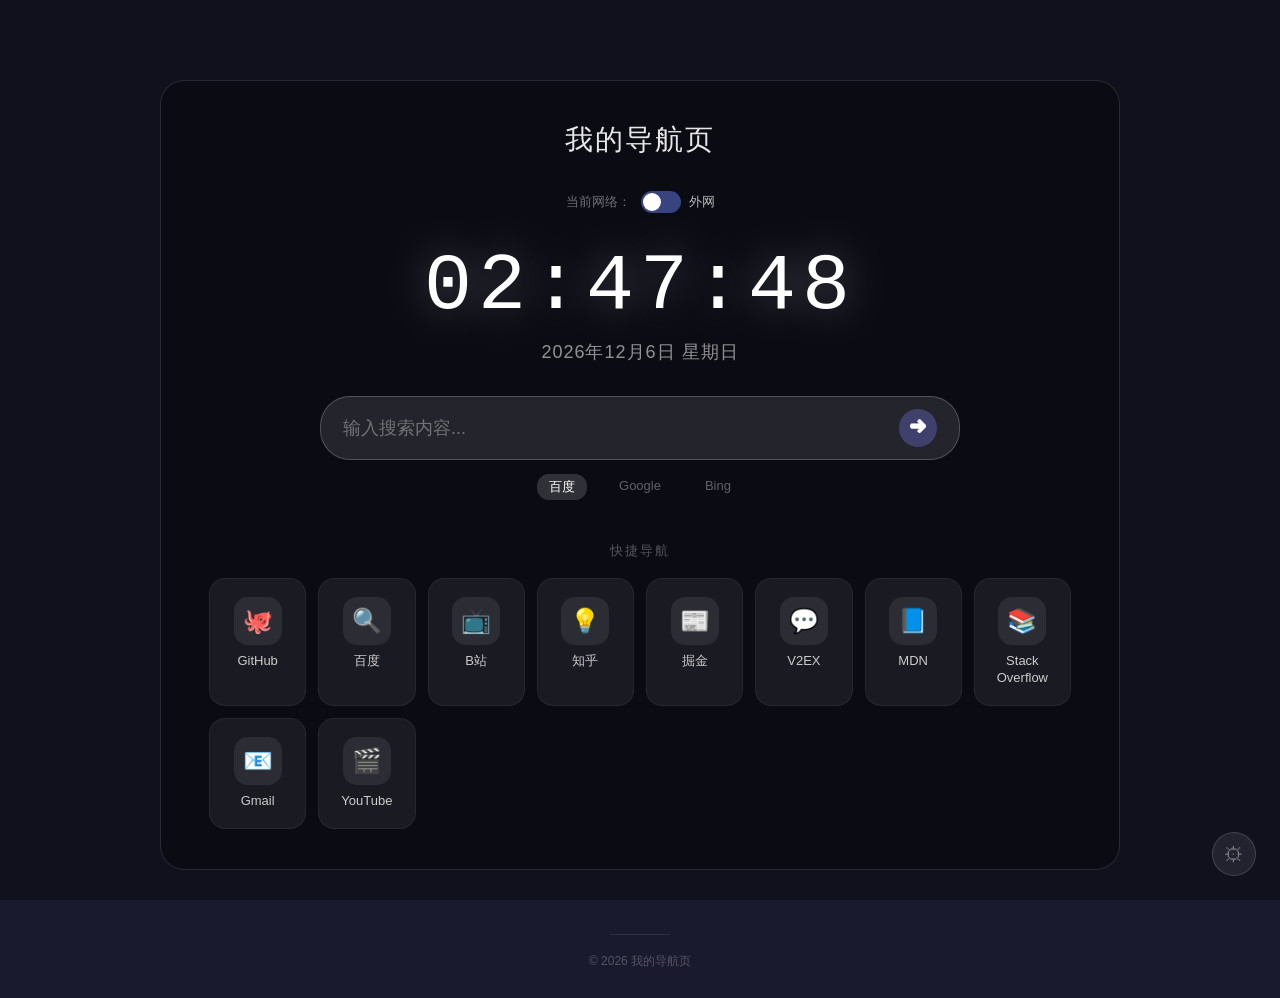
==== index.html @ 00e3594b "MiniHub: 简洁的个人导航起始页 支持内外网双栈切换、时钟、搜索、可编辑导航，HD-Icons 图标库集成。" ====
<!DOCTYPE html>
<html lang="zh-CN">
<head>
<meta charset="UTF-8">
<meta name="viewport" content="width=device-width, initial-scale=1.0">
<title id="page-title">我的导航页</title>
<link rel="stylesheet" href="css/style.css">
</head>
<body>

<!-- ===== 主面板 ===== -->
<div class="main-card">
  <div class="page-heading" id="page-heading">我的导航页</div>

  <!-- 网络模式切换 -->
  <div class="netmode-row">
    <span class="netmode-label">当前网络：</span>
    <label class="netmode-toggle" id="netmode-toggle" title="切换内外网访问地址">
      <input type="checkbox" id="netmode-cb" onchange="toggleNetworkMode()">
      <span class="netmode-switch"></span>
      <span class="netmode-text" id="netmode-text">外网</span>
    </label>
  </div>

  <div class="clock-area">
    <div id="time">00:00:00</div>
    <div id="date"></div>
  </div>

  <div class="search-area">
    <div class="search-box">
      <input id="search-input" type="text" placeholder="输入搜索内容..." onkeydown="if(event.key==='Enter')doSearch()">
      <button onclick="doSearch()">&#10140;</button>
    </div>
    <div class="search-engine">
      <span class="active" data-engine="baidu" onclick="setEngine(this)">百度</span>
      <span data-engine="google" onclick="setEngine(this)">Google</span>
      <span data-engine="bing" onclick="setEngine(this)">Bing</span>
    </div>
  </div>

  <div class="nav-section">
    <div class="nav-title">快捷导航</div>
    <div class="nav-grid" id="nav-grid"></div>
  </div>
</div>

<!-- ===== 全局页脚 ===== -->
<footer class="page-footer">
  <div class="footer-divider"></div>
  <div>&copy; <span id="footer-year"></span> <span id="footer-title">我的导航页</span></div>
  <div id="copyright-info"></div>
</footer>

<!-- ===== 管理按钮 ===== -->
<button class="admin-toggle" onclick="openAdminDialog()" title="管理">&#9881;</button>

<!-- ===== 管理弹窗 ===== -->
<div class="overlay" id="overlay" onclick="if(event.target===this)closeDialog()">
  <div class="dialog">
    <!-- 登录界面 -->
    <div id="login-form" style="padding:28px;">
      <h2 style="text-align:center;margin-bottom:24px;">&#128274; 管理员登录</h2>
      <div class="login-form">
        <p id="login-msg">请输入管理密码</p>
        <input id="pwd-input" type="password" placeholder="密码" onkeydown="if(event.key==='Enter')doLogin()">
        <div class="btn-row">
          <button class="btn-secondary" onclick="closeDialog()">取消</button>
          <button class="btn-primary" onclick="doLogin()">登录</button>
        </div>
        <div class="login-error" id="login-error">密码错误，请重试</div>
      </div>
    </div>

    <!-- 管理面板（登录后显示） -->
    <div id="admin-panel" style="display:none;flex-direction:column;height:100%;">
      <div class="dialog-header">
        <div class="tabs">
          <button class="tab-btn active" data-tab="settings" onclick="switchTab('settings')">页面设置</button>
          <button class="tab-btn" data-tab="nav" onclick="switchTab('nav')">导航管理</button>
        </div>
        <button class="close-btn" onclick="closeDialog()">&times;</button>
      </div>
      <div class="dialog-body">
        <div id="tab-settings">
          <div class="setting-group">
            <label>主页标题</label>
            <input id="setting-title" placeholder="我的导航页" maxlength="30">
          </div>
          <div class="setting-group">
            <label>页脚文字</label>
            <input id="setting-footer" placeholder="我的导航页" maxlength="40">
          </div>
          <div class="setting-group">
            <label>修改管理密码</label>
            <div class="pwd-change-form">
              <input id="new-pwd" type="password" placeholder="新密码（至少4位）" maxlength="64">
              <input id="new-pwd2" type="password" placeholder="确认新密码" maxlength="64">
              <button class="btn-primary btn-sm" onclick="doChangePassword()">更新密码</button>
              <span class="pwd-change-msg" id="pwd-change-msg"></span>
            </div>
          </div>
          <p class="tip" style="text-align:left;">修改后点击底部"保存全部"生效</p>
        </div>
        <div id="tab-nav" style="display:none;">
          <div id="edit-list"></div>
          <button class="add-btn" onclick="addNavItem()">+ 添加导航</button>
        </div>
      </div>
      <div style="padding:0 28px 20px;flex-shrink:0;">
        <button class="save-all-btn" onclick="saveAll()">保存全部</button>
      </div>
    </div>
  </div>
</div>

<!-- ===== 图标选择器弹窗 ===== -->
<div class="icon-picker-overlay" id="icon-picker-overlay">
  <div class="icon-picker">
    <div class="icon-picker-header">
      <input id="icon-search" type="text" placeholder="搜索图标..." oninput="filterIcons()">
      <select class="style-select" id="icon-style" onchange="switchIconStyle()">
        <option value="border-radius">圆角矩形</option>
        <option value="circle">圆形</option>
      </select>
      <button onclick="closeIconPicker()">&times;</button>
    </div>
    <div class="icon-picker-body">
      <div class="icon-picker-grid" id="icon-picker-grid">
        <div class="icon-picker-loading">加载图标列表中...</div>
      </div>
    </div>
  </div>
</div>

<script src="js/app.js"></script>
</body>
</html>
---- css/style.css ----
* { margin: 0; padding: 0; box-sizing: border-box; }
body {
  font-family: -apple-system, BlinkMacSystemFont, 'Segoe UI', 'Microsoft YaHei', sans-serif;
  min-height: 100vh;
  display: flex;
  flex-direction: column;
  align-items: center;
  color: #fff;
  background: #1a1a2e center/cover no-repeat fixed;
  background-image: url(https://api.dujin.org/bing/1920.php);
  transition: background-image 1s;
}

body::before {
  content: '';
  position: fixed;
  inset: 0;
  background: rgba(0,0,0,0.35);
  z-index: -1;
}

/* ===== 主面板 ===== */
.main-card {
  margin-top: 80px;
  margin-bottom: 40px;
  background: rgba(0,0,0,0.3);
  backdrop-filter: blur(20px);
  -webkit-backdrop-filter: blur(20px);
  border: 1px solid rgba(255,255,255,0.12);
  border-radius: 24px;
  padding: 40px 48px;
  width: 960px;
  max-width: 95vw;
  flex: 1;
}

/* ===== 网络模式切换 ===== */
.netmode-row {
  display: flex;
  align-items: center;
  justify-content: center;
  gap: 10px;
  margin-bottom: 28px;
}
.netmode-label { font-size: 13px; color: rgba(255,255,255,0.4); }
.netmode-toggle {
  display: flex;
  align-items: center;
  gap: 8px;
  cursor: pointer;
  user-select: none;
}
.netmode-toggle input { display: none; }
.netmode-switch {
  width: 40px; height: 22px;
  border-radius: 11px;
  background: rgba(102,126,234,0.5);
  position: relative;
  transition: background 0.3s;
}
.netmode-switch::after {
  content: '';
  position: absolute;
  top: 2px; left: 2px;
  width: 18px; height: 18px;
  border-radius: 50%;
  background: #fff;
  transition: transform 0.3s;
}
.netmode-toggle input:checked + .netmode-switch {
  background: rgba(255,180,60,0.6);
}
.netmode-toggle input:checked + .netmode-switch::after {
  transform: translateX(18px);
}
.netmode-text {
  font-size: 13px;
  color: rgba(255,255,255,0.7);
  min-width: 2em;
}

/* ===== 页头标题 ===== */
.page-heading {
  text-align: center;
  font-size: 28px;
  font-weight: 300;
  letter-spacing: 2px;
  margin-bottom: 32px;
  color: rgba(255,255,255,0.9);
}

/* ===== 时钟 ===== */
.clock-area { text-align: center; margin-bottom: 32px; }
#time {
  font-size: 80px;
  font-weight: 200;
  letter-spacing: 6px;
  font-variant-numeric: tabular-nums;
  font-family: 'SF Mono', 'Cascadia Code', 'Consolas', monospace;
  text-shadow: 0 0 40px rgba(255,255,255,0.3);
}
#date {
  font-size: 18px;
  color: rgba(255,255,255,0.55);
  margin-top: 8px;
  letter-spacing: 1px;
}

/* ===== 搜索 ===== */
.search-area { margin-bottom: 42px; }
.search-box {
  display: flex;
  align-items: center;
  background: rgba(255,255,255,0.1);
  border: 1px solid rgba(255,255,255,0.2);
  border-radius: 30px;
  padding: 12px 22px;
  transition: border-color 0.3s, box-shadow 0.3s;
  max-width: 640px;
  margin: 0 auto;
}
.search-box:focus-within {
  border-color: rgba(130,130,255,0.6);
  box-shadow: 0 0 24px rgba(130,130,255,0.15);
}
.search-box input {
  flex: 1;
  background: transparent;
  border: none;
  outline: none;
  color: #fff;
  font-size: 18px;
  padding: 6px 0;
}
.search-box input::placeholder { color: rgba(255,255,255,0.35); }
.search-box button {
  background: rgba(130,130,255,0.3);
  border: none;
  color: #fff;
  width: 38px; height: 38px;
  border-radius: 50%;
  cursor: pointer;
  font-size: 17px;
  flex-shrink: 0;
  transition: background 0.3s;
}
.search-box button:hover { background: rgba(130,130,255,0.55); }
.search-engine {
  display: flex;
  justify-content: center;
  gap: 20px;
  margin-top: 14px;
}
.search-engine span {
  font-size: 13px;
  color: rgba(255,255,255,0.35);
  cursor: pointer;
  padding: 4px 12px;
  border-radius: 12px;
  transition: all 0.3s;
}
.search-engine span.active { color: #fff; background: rgba(255,255,255,0.15); }

/* ===== 导航区 ===== */
.nav-title {
  font-size: 13px;
  color: rgba(255,255,255,0.3);
  text-align: center;
  margin-bottom: 18px;
  letter-spacing: 2px;
}
.nav-grid {
  display: grid;
  grid-template-columns: repeat(6, 1fr);
  gap: 12px;
}
@media (min-width: 1200px) { .nav-grid { grid-template-columns: repeat(8, 1fr); } }
@media (max-width: 800px)  { .nav-grid { grid-template-columns: repeat(4, 1fr); } }
@media (max-width: 480px)  { .nav-grid { grid-template-columns: repeat(3, 1fr); } }
.nav-item {
  display: flex;
  flex-direction: column;
  align-items: center;
  gap: 8px;
  padding: 18px 8px;
  background: rgba(255,255,255,0.06);
  border: 1px solid rgba(255,255,255,0.06);
  border-radius: 16px;
  text-decoration: none;
  color: #ccc;
  transition: all 0.3s;
}
.nav-item:hover {
  background: rgba(255,255,255,0.14);
  border-color: rgba(255,255,255,0.15);
  transform: translateY(-3px);
  box-shadow: 0 8px 25px rgba(0,0,0,0.3);
}
.nav-icon {
  width: 48px; height: 48px;
  border-radius: 14px;
  display: flex;
  align-items: center;
  justify-content: center;
  font-size: 24px;
  background: rgba(255,255,255,0.08);
  overflow: hidden;
}
.nav-icon img { width: 100%; height: 100%; object-fit: contain; }
.nav-name { font-size: 13px; text-align: center; line-height: 1.3; }

/* 导航 URL 提示 */
.nav-item { position: relative; }
.nav-url-tip {
  position: absolute;
  bottom: calc(100% + 8px);
  left: 50%;
  transform: translateX(-50%);
  background: rgba(0,0,0,0.85);
  color: rgba(255,255,255,0.8);
  font-size: 11px;
  padding: 5px 10px;
  border-radius: 6px;
  white-space: nowrap;
  pointer-events: none;
  opacity: 0;
  transition: opacity 0.2s;
  z-index: 10;
  max-width: 220px;
  overflow: hidden;
  text-overflow: ellipsis;
}
.nav-url-tip::after {
  content: '';
  position: absolute;
  top: 100%;
  left: 50%;
  transform: translateX(-50%);
  border: 5px solid transparent;
  border-top-color: rgba(0,0,0,0.85);
}
.nav-item:hover .nav-url-tip { opacity: 1; }

/* 内网标识（导航卡片右上角） */
.nav-lan-badge {
  position: absolute;
  top: 6px;
  right: 8px;
  font-size: 10px;
  color: rgba(255,200,100,0.8);
  background: rgba(255,200,100,0.15);
  padding: 1px 6px;
  border-radius: 4px;
  pointer-events: none;
}
.nav-item.lan-active { border-color: rgba(255,180,60,0.25); }

/* 编辑面板 - 双URL输入 */
.nav-edit-urls { display: flex; flex-direction: column; gap: 4px; min-width: 200px; }
.nav-edit-urls input { width: 100%; }
.nav-edit-urls .url-label {
  font-size: 10px;
  color: rgba(255,255,255,0.25);
  margin-top: 2px;
}
.nav-edit-urls .url-label.lan { color: rgba(255,180,60,0.5); }

/* 密码修改表单 */
.pwd-change-form {
  display: flex;
  align-items: center;
  gap: 10px;
  flex-wrap: wrap;
  max-width: 500px;
}
.pwd-change-form input {
  width: 160px !important;
  max-width: none !important;
}
.pwd-change-form .btn-sm { padding: 9px 16px; font-size: 13px; }
.pwd-change-msg {
  font-size: 12px;
  margin-left: 4px;
  transition: opacity 0.3s;
}
.pwd-change-msg.ok { color: #6f6; }
.pwd-change-msg.err { color: #f66; }

/* ===== 全局页脚 ===== */
.page-footer {
  width: 100%;
  text-align: center;
  padding: 24px 20px;
  color: rgba(255,255,255,0.25);
  font-size: 12px;
  line-height: 1.8;
}
.page-footer .footer-divider {
  width: 60px; height: 1px;
  background: rgba(255,255,255,0.1);
  margin: 0 auto 16px;
}

/* ===== 管理按钮 ===== */
.admin-toggle {
  position: fixed;
  bottom: 24px; right: 24px;
  width: 44px; height: 44px;
  border-radius: 50%;
  background: rgba(255,255,255,0.08);
  border: 1px solid rgba(255,255,255,0.15);
  color: rgba(255,255,255,0.4);
  font-size: 20px;
  cursor: pointer;
  display: flex;
  align-items: center;
  justify-content: center;
  transition: all 0.3s;
  z-index: 100;
}
.admin-toggle:hover { background: rgba(255,255,255,0.18); color: #fff; }

/* ===== 管理弹窗 ===== */
.overlay {
  display: none;
  position: fixed;
  inset: 0;
  background: rgba(0,0,0,0.65);
  backdrop-filter: blur(6px);
  -webkit-backdrop-filter: blur(6px);
  z-index: 999;
  align-items: center;
  justify-content: center;
}
.overlay.show { display: flex; }
.dialog {
  background: #1e1e30;
  border: 1px solid rgba(255,255,255,0.15);
  border-radius: 20px;
  width: 820px;
  max-width: 95vw;
  max-height: 90vh;
  display: flex;
  flex-direction: column;
  overflow: hidden;
}
.dialog-header {
  display: flex;
  align-items: center;
  padding: 20px 28px 0;
  flex-shrink: 0;
}
.dialog-header .tabs { display: flex; gap: 4px; }
.dialog-header .tab-btn {
  padding: 10px 20px;
  border: none;
  background: transparent;
  color: rgba(255,255,255,0.4);
  cursor: pointer;
  font-size: 14px;
  border-radius: 10px 10px 0 0;
  transition: all 0.3s;
}
.dialog-header .tab-btn.active {
  color: #fff;
  background: rgba(255,255,255,0.08);
}
.dialog-header .tab-btn:hover { color: #fff; }
.dialog-header .close-btn {
  margin-left: auto;
  background: transparent;
  border: none;
  color: rgba(255,255,255,0.4);
  font-size: 26px;
  cursor: pointer;
  line-height: 1;
}
.dialog-header .close-btn:hover { color: #fff; }
.dialog-body {
  padding: 24px 28px 28px;
  overflow-y: auto;
  flex: 1;
}

/* 登录表单 */
.login-form { text-align: center; padding: 20px 0 10px; }
.login-form p { color: rgba(255,255,255,0.4); font-size: 14px; margin-bottom: 20px; }
.login-form input {
  width: 280px;
  padding: 12px 16px;
  background: rgba(255,255,255,0.06);
  border: 1px solid rgba(255,255,255,0.15);
  border-radius: 10px;
  color: #fff;
  font-size: 16px;
  outline: none;
  transition: border-color 0.3s;
  text-align: center;
}
.login-form input:focus { border-color: rgba(130,130,255,0.5); }
.login-form .btn-row { display: flex; gap: 12px; margin-top: 20px; justify-content: center; }
.login-form .btn-row button {
  min-width: 100px;
  padding: 11px 24px;
  border-radius: 10px;
  font-size: 15px;
  cursor: pointer;
  transition: opacity 0.3s;
  border: none;
}
.login-form .btn-row button:hover { opacity: 0.85; }
.btn-primary { background: linear-gradient(135deg, #667eea, #764ba2); color: #fff; }
.btn-secondary {
  background: rgba(255,255,255,0.08);
  color: rgba(255,255,255,0.6);
  border: 1px solid rgba(255,255,255,0.15);
}
.login-error { color: #f66; font-size: 13px; margin-top: 12px; display: none; }
.login-error.show { display: block; }

/* ===== 设置表单 ===== */
.setting-group { margin-bottom: 24px; }
.setting-group label {
  display: block;
  font-size: 13px;
  color: rgba(255,255,255,0.45);
  margin-bottom: 8px;
  letter-spacing: 1px;
}
.setting-group input {
  width: 100%;
  max-width: 400px;
  padding: 10px 14px;
  background: rgba(255,255,255,0.06);
  border: 1px solid rgba(255,255,255,0.12);
  border-radius: 10px;
  color: #fff;
  font-size: 15px;
  outline: none;
  transition: border-color 0.3s;
}
.setting-group input:focus { border-color: rgba(130,130,255,0.5); }

/* ===== 导航编辑 ===== */
.nav-edit-item {
  display: flex;
  align-items: center;
  gap: 10px;
  padding: 10px 0;
  border-bottom: 1px solid rgba(255,255,255,0.06);
  flex-wrap: wrap;
}
.nav-edit-item input {
  background: rgba(255,255,255,0.06);
  border: 1px solid rgba(255,255,255,0.1);
  border-radius: 8px;
  color: #fff;
  padding: 8px 12px;
  font-size: 14px;
  outline: none;
  transition: border-color 0.3s;
}
.nav-edit-item input:focus { border-color: rgba(130,130,255,0.5); }
.nav-edit-item input.name-input { flex: 1; min-width: 100px; }
.nav-edit-item input.url-input { width: 100%; }
.nav-edit-item .icon-btn {
  background: rgba(130,130,255,0.12);
  border: 1px solid rgba(130,130,255,0.2);
  color: rgba(180,180,255,0.8);
  padding: 7px 12px;
  border-radius: 8px;
  cursor: pointer;
  font-size: 13px;
  white-space: nowrap;
  transition: all 0.3s;
}
.nav-edit-item .icon-btn:hover { background: rgba(130,130,255,0.25); color: #fff; }
.nav-edit-item .icon-preview {
  width: 32px; height: 32px;
  border-radius: 6px;
  display: flex;
  align-items: center;
  justify-content: center;
  font-size: 18px;
  background: rgba(255,255,255,0.06);
  overflow: hidden;
  flex-shrink: 0;
}
.nav-edit-item .icon-preview img { width: 100%; height: 100%; object-fit: contain; }
.nav-edit-item .del-btn {
  background: transparent;
  border: none;
  color: rgba(255,100,100,0.5);
  cursor: pointer;
  font-size: 18px;
  padding: 4px 8px;
  border-radius: 6px;
  transition: all 0.3s;
  flex-shrink: 0;
}
.nav-edit-item .del-btn:hover { color: #f55; background: rgba(255,0,0,0.1); }

/* ===== 图标选择器 ===== */
.icon-picker-overlay {
  display: none;
  position: fixed;
  inset: 0;
  background: rgba(0,0,0,0.5);
  z-index: 1001;
  align-items: center;
  justify-content: center;
}
.icon-picker-overlay.show { display: flex; }
.icon-picker {
  background: #1e1e30;
  border: 1px solid rgba(255,255,255,0.15);
  border-radius: 16px;
  width: 750px;
  max-width: 95vw;
  max-height: 85vh;
  display: flex;
  flex-direction: column;
  overflow: hidden;
}
.icon-picker-header {
  display: flex;
  align-items: center;
  gap: 12px;
  padding: 16px 20px;
  border-bottom: 1px solid rgba(255,255,255,0.08);
  flex-shrink: 0;
}
.icon-picker-header input {
  flex: 1;
  background: rgba(255,255,255,0.06);
  border: 1px solid rgba(255,255,255,0.12);
  border-radius: 8px;
  color: #fff;
  padding: 8px 14px;
  font-size: 14px;
  outline: none;
}
.icon-picker-header input:focus { border-color: rgba(130,130,255,0.5); }
.icon-picker-header button {
  background: transparent;
  border: none;
  color: rgba(255,255,255,0.4);
  font-size: 22px;
  cursor: pointer;
  padding: 4px 8px;
}
.icon-picker-header button:hover { color: #fff; }
.icon-picker-header .style-select {
  background: rgba(255,255,255,0.06);
  border: 1px solid rgba(255,255,255,0.12);
  border-radius: 8px;
  color: #fff;
  padding: 8px 12px;
  font-size: 13px;
  outline: none;
  cursor: pointer;
}
.icon-picker-header .style-select option { background: #1e1e30; color: #fff; }

/* 图标网格容器 */
.icon-picker-body {
  flex: 1;
  overflow-y: auto;
  padding: 16px 20px;
}
.icon-picker-grid {
  display: grid;
  grid-template-columns: repeat(auto-fill, 72px);
  gap: 6px;
  justify-content: center;
}
.icon-picker-grid .icon-option {
  width: 72px;
  height: 72px;
  border-radius: 10px;
  display: flex;
  align-items: center;
  justify-content: center;
  cursor: pointer;
  background: rgba(255,255,255,0.05);
  border: 2px solid transparent;
  transition: border-color 0.15s, background 0.15s;
  overflow: hidden;
  flex-shrink: 0;
}
.icon-picker-grid .icon-option:hover {
  background: rgba(255,255,255,0.12);
  border-color: rgba(130,130,255,0.45);
}
.icon-picker-grid .icon-option.selected {
  border-color: #667eea;
  background: rgba(102,126,234,0.2);
}
.icon-picker-grid .icon-option img {
  width: 60px;
  height: 60px;
  object-fit: contain;
}
.icon-picker-loading,
.icon-picker-empty {
  grid-column: 1 / -1;
  text-align: center;
  padding: 48px 20px;
  color: rgba(255,255,255,0.25);
  font-size: 14px;
}

/* 加载更多按钮 */
.load-more-btn {
  display: block;
  width: 100%;
  margin-top: 12px;
  padding: 10px;
  background: rgba(130,130,255,0.1);
  border: 1px solid rgba(130,130,255,0.15);
  border-radius: 10px;
  color: rgba(180,180,255,0.6);
  font-size: 13px;
  cursor: pointer;
  transition: all 0.3s;
}
.load-more-btn:hover {
  background: rgba(130,130,255,0.2);
  color: #fff;
}

/* 图标计数提示 */
.icon-count-hint {
  text-align: center;
  color: rgba(255,255,255,0.2);
  font-size: 12px;
  margin-top: 8px;
}

.btn-row-actions {
  display: flex;
  gap: 12px;
  margin-top: 20px;
}
.btn-row-actions button { flex: 1; }

.save-all-btn {
  display: block;
  width: 100%;
  margin-top: 16px;
  padding: 12px;
  background: linear-gradient(135deg, #667eea, #764ba2);
  border: none;
  border-radius: 12px;
  color: #fff;
  font-size: 16px;
  cursor: pointer;
  transition: opacity 0.3s;
}
.save-all-btn:hover { opacity: 0.85; }

.add-btn {
  display: block;
  width: 100%;
  margin-top: 16px;
  padding: 10px;
  background: rgba(130,130,255,0.12);
  border: 1px dashed rgba(130,130,255,0.3);
  border-radius: 12px;
  color: rgba(180,180,255,0.7);
  font-size: 14px;
  cursor: pointer;
  transition: all 0.3s;
}
.add-btn:hover { background: rgba(130,130,255,0.25); color: #fff; }

.tip {
  text-align: center;
  color: rgba(255,255,255,0.25);
  font-size: 12px;
  margin-top: 12px;
}
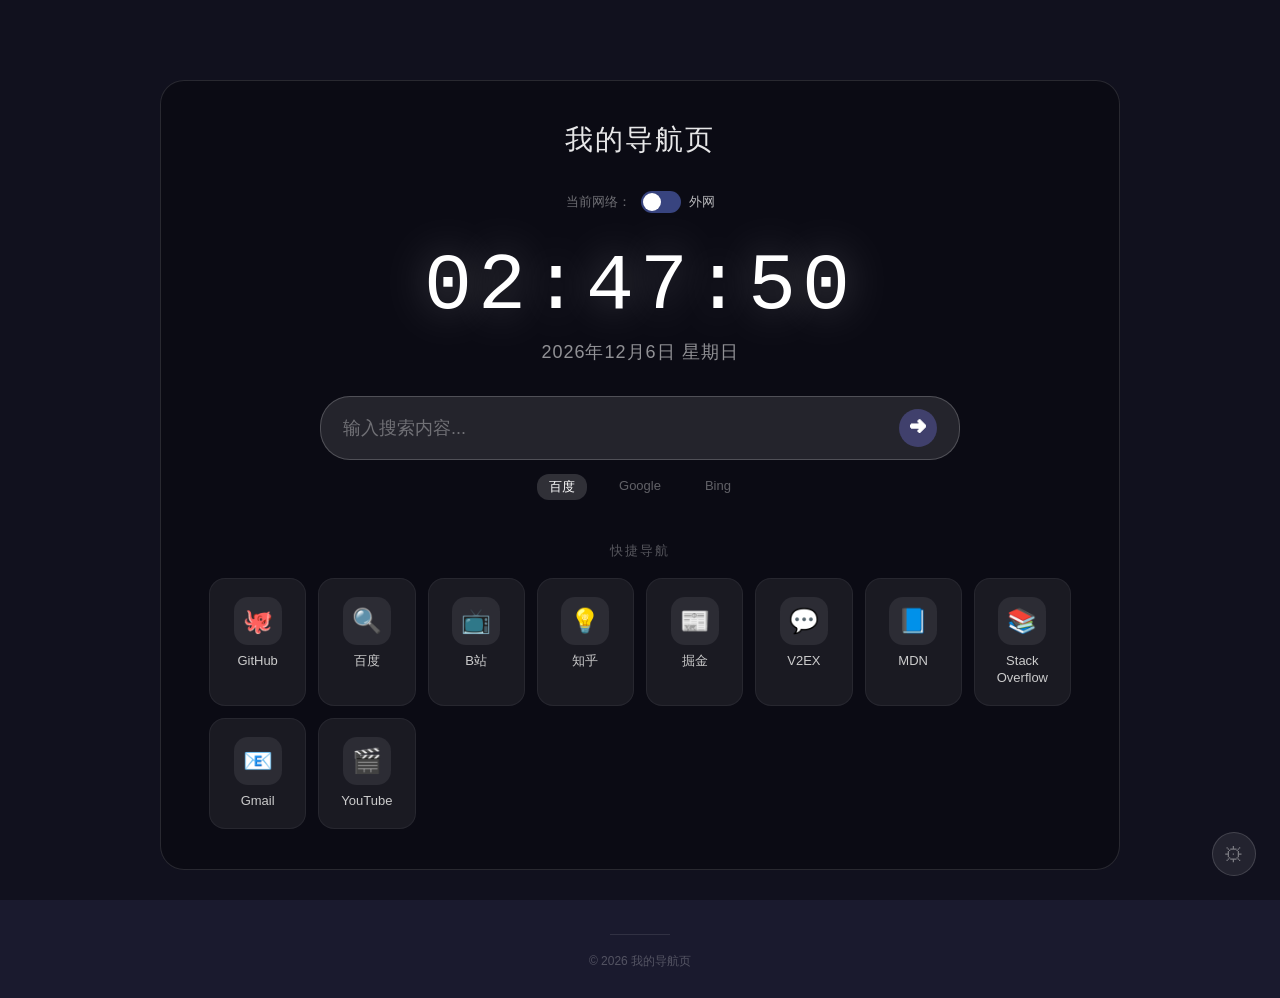
==== commit 93d2e2bf: "优化管理面板布局：双URL并排、滚动修复、按钮固定 - 内网/外网地址输入框改为左右并排 - 修复导航项过多时无滚动条、按钮被推出屏幕的问题 - 新建/保存按钮固定在弹窗底部，所有标签页可见 - 窗口" ====
--- a/index.html
+++ b/index.html
@@ -73,7 +73,7 @@
     </div>
 
     <!-- 管理面板（登录后显示） -->
-    <div id="admin-panel" style="display:none;flex-direction:column;height:100%;">
+    <div id="admin-panel" style="display:none;flex-direction:column;flex:1;min-height:0;">
       <div class="dialog-header">
         <div class="tabs">
           <button class="tab-btn active" data-tab="settings" onclick="switchTab('settings')">页面设置</button>
@@ -104,10 +104,10 @@
         </div>
         <div id="tab-nav" style="display:none;">
           <div id="edit-list"></div>
-          <button class="add-btn" onclick="addNavItem()">+ 添加导航</button>
         </div>
       </div>
-      <div style="padding:0 28px 20px;flex-shrink:0;">
+      <div class="dialog-footer">
+        <button class="add-btn" onclick="addNavItem()">+ 新建导航</button>
         <button class="save-all-btn" onclick="saveAll()">保存全部</button>
       </div>
     </div>
--- a/css/style.css
+++ b/css/style.css
@@ -255,15 +255,6 @@
 }
 .nav-item.lan-active { border-color: rgba(255,180,60,0.25); }
 
-/* 编辑面板 - 双URL输入 */
-.nav-edit-urls { display: flex; flex-direction: column; gap: 4px; min-width: 200px; }
-.nav-edit-urls input { width: 100%; }
-.nav-edit-urls .url-label {
-  font-size: 10px;
-  color: rgba(255,255,255,0.25);
-  margin-top: 2px;
-}
-.nav-edit-urls .url-label.lan { color: rgba(255,180,60,0.5); }
 
 /* 密码修改表单 */
 .pwd-change-form {
@@ -337,9 +328,9 @@
   background: #1e1e30;
   border: 1px solid rgba(255,255,255,0.15);
   border-radius: 20px;
-  width: 820px;
-  max-width: 95vw;
-  max-height: 90vh;
+  width: 940px;
+  max-width: 96vw;
+  max-height: 92vh;
   display: flex;
   flex-direction: column;
   overflow: hidden;
@@ -377,10 +368,19 @@
 }
 .dialog-header .close-btn:hover { color: #fff; }
 .dialog-body {
-  padding: 24px 28px 28px;
+  padding: 20px 28px 12px;
   overflow-y: auto;
   flex: 1;
-}
+  min-height: 0;
+}
+
+.dialog-footer {
+  display: flex;
+  gap: 12px;
+  padding: 0 28px 20px;
+  flex-shrink: 0;
+}
+.dialog-footer button { flex: 1; }
 
 /* 登录表单 */
 .login-form { text-align: center; padding: 20px 0 10px; }
@@ -462,7 +462,15 @@
 }
 .nav-edit-item input:focus { border-color: rgba(130,130,255,0.5); }
 .nav-edit-item input.name-input { flex: 1; min-width: 100px; }
-.nav-edit-item input.url-input { width: 100%; }
+.nav-edit-item input.url-input { flex: 1; min-width: 140px; }
+
+/* 编辑面板 - 双URL并排 */
+.nav-edit-urls { display: flex; gap: 6px; align-items: flex-start; flex: 2; min-width: 260px; }
+.nav-edit-urls .url-column { display: flex; flex-direction: column; gap: 3px; flex: 1; min-width: 0; }
+.nav-edit-urls .url-column input { width: 100%; }
+.nav-edit-urls .url-label { font-size: 10px; color: rgba(255,255,255,0.25); white-space: nowrap; }
+.nav-edit-urls .url-label.lan { color: rgba(255,180,60,0.5); }
+
 .nav-edit-item .icon-btn {
   background: rgba(130,130,255,0.12);
   border: 1px solid rgba(130,130,255,0.2);
@@ -637,17 +645,7 @@
   margin-top: 8px;
 }
 
-.btn-row-actions {
-  display: flex;
-  gap: 12px;
-  margin-top: 20px;
-}
-.btn-row-actions button { flex: 1; }
-
 .save-all-btn {
-  display: block;
-  width: 100%;
-  margin-top: 16px;
   padding: 12px;
   background: linear-gradient(135deg, #667eea, #764ba2);
   border: none;
@@ -660,10 +658,7 @@
 .save-all-btn:hover { opacity: 0.85; }
 
 .add-btn {
-  display: block;
-  width: 100%;
-  margin-top: 16px;
-  padding: 10px;
+  padding: 12px;
   background: rgba(130,130,255,0.12);
   border: 1px dashed rgba(130,130,255,0.3);
   border-radius: 12px;
